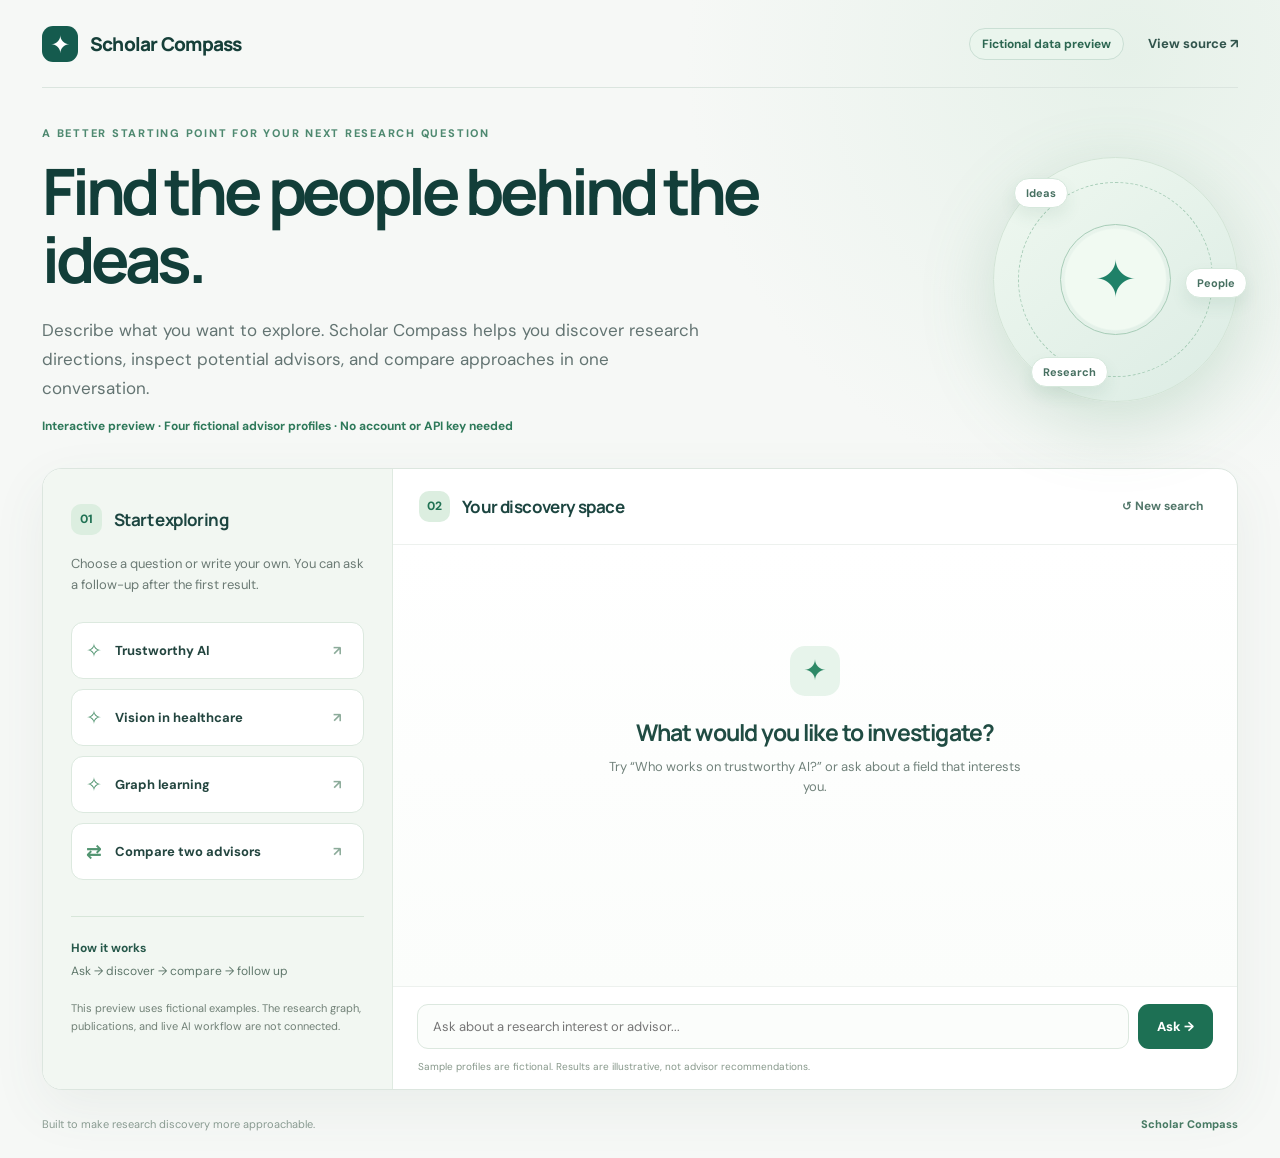
==== preview-static/index.html @ 67fc98e9 "Track deployed static preview source in repository" ====
<!doctype html>
<html lang="en">
<head>
  <meta charset="utf-8">
  <meta name="viewport" content="width=device-width, initial-scale=1">
  <meta name="theme-color" content="#f6f8f6">
  <meta name="description" content="Explore research directions and discover potential advisors with Scholar Compass.">
  <title>Scholar Compass — Find your research direction</title>
  <link rel="stylesheet" href="style.css">
</head>
<body data-demo="true">
  <div class="site-shell">
    <header class="site-header">
      <a class="brand" href="/" aria-label="Scholar Compass home"><span class="brand-mark" aria-hidden="true">✦</span><span>Scholar Compass</span></a>
      <div class="header-actions">
        <span class="preview-pill">Fictional data preview</span>
        <a class="header-link" href="https://github.com/aimee-RH/scholar-compass" target="_blank" rel="noopener noreferrer">View source ↗</a>
      </div>
    </header>
    <main>
      <section class="hero" aria-labelledby="hero-title">
        <div class="hero-copy">
          <p class="eyebrow">A better starting point for your next research question</p>
          <h1 id="hero-title">Find the people behind the ideas.</h1>
          <p class="hero-description">Describe what you want to explore. Scholar Compass helps you discover research directions, inspect potential advisors, and compare approaches in one conversation.</p>
          <p class="preview-disclosure">Interactive preview · Four fictional advisor profiles · No account or API key needed</p>
        </div>
        <div class="hero-orbit" aria-hidden="true"><span>Ideas</span><span>People</span><span>Research</span><b>✦</b></div>
      </section>
      <section class="workspace" aria-label="Advisor discovery workspace">
        <aside class="explore-panel">
          <div class="panel-heading"><span class="step">01</span><h2>Start exploring</h2></div>
          <p class="panel-description">Choose a question or write your own. You can ask a follow-up after the first result.</p>
          <div class="prompt-list">
            
            <button type="button" data-prompt="Who works on trustworthy AI?"><span>✧</span> Trustworthy AI <span aria-hidden="true">↗</span></button>
            <button type="button" data-prompt="I am interested in computer vision for healthcare"><span>✧</span> Vision in healthcare <span aria-hidden="true">↗</span></button>
            <button type="button" data-prompt="Who studies graph learning and scientific discovery?"><span>✧</span> Graph learning <span aria-hidden="true">↗</span></button>
            <button type="button" data-prompt="Compare Ava Morgan and Leo Park"><span>⇄</span> Compare two advisors <span aria-hidden="true">↗</span></button>
            
          </div>
          <div class="how-it-works"><strong>How it works</strong><p>Ask → discover → compare → follow up</p></div>
          <p class="sample-note">This preview uses fictional examples. The research graph, publications, and live AI workflow are not connected.</p>
        </aside>
        <div class="conversation-panel">
          <div class="conversation-header">
            <div><span class="step">02</span><h2>Your discovery space</h2></div>
            <button type="button" class="reset-button" id="newChatBtn">↺ <span>New search</span></button>
          </div>
          <div class="chat-container" id="chatContainer" role="log" aria-live="polite" aria-label="Conversation">
            <div class="welcome-message"><div class="welcome-icon" aria-hidden="true">✦</div><h3>What would you like to investigate?</h3><p>Try “Who works on trustworthy AI?” or ask about a field that interests you.</p></div>
          </div>
          <form class="input-container" id="chatForm">
            <label class="sr-only" for="messageInput">Research question</label>
            <input id="messageInput" type="text" maxlength="500" placeholder="Ask about a research interest or advisor..." autocomplete="off" required>
            <button type="submit" id="sendButton" aria-label="Send question">Ask <span aria-hidden="true">→</span></button>
          </form>
          <p class="input-hint">Sample profiles are fictional. Results are illustrative, not advisor recommendations.</p>
        </div>
      </section>
    </main>
    <footer>Built to make research discovery more approachable. <span>Scholar Compass</span></footer>
  </div>
  <script src="demo-static.js" defer></script>
  <script src="app.js" defer></script>
</body>
</html>
---- preview-static/style.css ----
@import url('https://fonts.googleapis.com/css2?family=DM+Sans:wght@400;500;600;700&family=Manrope:wght@400;500;600;700;800&display=swap');

:root{font-family:'DM Sans',system-ui,sans-serif;color:#263a39;background:#f6f8f6;font-synthesis:none}
*{box-sizing:border-box}
body{margin:0;min-width:320px;background:radial-gradient(circle at 88% 5%,#e6f1e9 0,transparent 28%),#f6f8f6}
button,input{font:inherit}
button{cursor:pointer}
a{color:inherit}
.site-shell{max-width:1380px;margin:auto;padding:0 42px}
.site-header{height:88px;display:flex;align-items:center;justify-content:space-between;gap:16px;border-bottom:1px solid #dbe5df}
.brand{display:inline-flex;align-items:center;gap:12px;text-decoration:none;font:800 19px 'Manrope',system-ui,sans-serif;letter-spacing:-.04em;color:#163f39}
.brand-mark{width:36px;height:36px;display:grid;place-items:center;border-radius:11px;background:#155b4e;color:white;font-size:24px}
.header-actions{display:flex;align-items:center;gap:24px}
.preview-pill{padding:7px 12px;border:1px solid #cadfd4;border-radius:30px;background:#eaf5ed;color:#2c6651;font-size:12px;font-weight:700}
.header-link{text-decoration:none;color:#31544c;font-size:13px;font-weight:700}
.header-link:hover{text-decoration:underline}
.hero{display:flex;align-items:center;justify-content:space-between;gap:20px;min-height:300px;padding:38px 0 34px}
.hero-copy{max-width:730px}
.eyebrow{text-transform:uppercase;letter-spacing:.16em;font-size:11px;font-weight:800;color:#4e8970;margin:0 0 17px}
h1,h2,h3,p{margin-top:0}
h1,h2,h3{font-family:'Manrope',system-ui,sans-serif}
h1{font-size:clamp(42px,5vw,68px);line-height:1.07;letter-spacing:-.065em;color:#123e39;margin-bottom:22px}
.hero-description{max-width:670px;color:#637472;font-size:17px;line-height:1.7;margin-bottom:15px}
.preview-disclosure{font-size:12px;font-weight:700;color:#2e795a;margin:0}
.hero-orbit{position:relative;flex:none;width:245px;height:245px;border:1px solid #d2e4d6;border-radius:50%;background:radial-gradient(circle,#f1faf2 0 29%,transparent 30%),linear-gradient(140deg,#eff8f0,#dcece4);box-shadow:0 20px 70px #5e9e7940}
.hero-orbit::before,.hero-orbit::after{content:'';position:absolute;inset:24px;border:1px dashed #a8cdb8;border-radius:50%}
.hero-orbit::after{inset:66px;border-style:solid}
.hero-orbit b{position:absolute;inset:0;display:grid;place-items:center;color:#1f8168;font-size:51px;font-weight:400}
.hero-orbit span{position:absolute;z-index:1;background:#fff;padding:7px 11px;border:1px solid #d6e8dc;border-radius:20px;font-size:11px;font-weight:700;color:#477061;box-shadow:0 8px 16px #36725718}
.hero-orbit span:nth-child(1){top:20px;left:20px}.hero-orbit span:nth-child(2){right:-10px;top:110px}.hero-orbit span:nth-child(3){bottom:14px;left:37px}
.workspace{display:grid;grid-template-columns:minmax(260px,350px) minmax(0,1fr);min-height:620px;border:1px solid #dce6df;border-radius:20px;background:white;box-shadow:0 18px 55px #45685012;overflow:hidden}
.explore-panel{background:#f2f7f2;padding:35px 28px;border-right:1px solid #dfeae1}
.panel-heading,.conversation-header>div{display:flex;align-items:center;gap:12px}
.step{display:inline-grid;place-items:center;width:31px;height:31px;border-radius:10px;background:#dceee0;color:#217254;font-size:12px;font-weight:800}
h2{font-size:17px;letter-spacing:-.035em;color:#1c4540;margin:0}
.panel-description{font-size:13px;color:#6b7a74;line-height:1.65;margin:18px 0 27px}
.prompt-list{display:grid;gap:10px}
.prompt-list button{display:grid;grid-template-columns:22px 1fr 16px;text-align:left;align-items:center;gap:7px;width:100%;padding:15px 14px;border:1px solid #dce9df;border-radius:12px;background:white;color:#23453f;font-weight:700;font-size:13px;transition:transform .18s,border-color .18s,box-shadow .18s}
.prompt-list button:hover,.prompt-list button:focus-visible{transform:translateY(-2px);border-color:#80b99e;box-shadow:0 8px 20px #2a75571a}
.prompt-list button span:first-child{font-size:19px;color:#529571}.prompt-list button span:last-child{color:#8cab9a}
.how-it-works{margin-top:36px;border-top:1px solid #d7e6d9;padding-top:23px;font-size:12px;color:#5f776b}.how-it-works strong{color:#26584a}.how-it-works p{margin:7px 0 0}
.sample-note{font-size:11px;line-height:1.55;color:#718177;margin:21px 0 0}
.conversation-panel{display:flex;flex-direction:column;min-width:0;min-height:620px}
.conversation-header{height:76px;padding:0 26px;display:flex;align-items:center;justify-content:space-between;gap:14px;border-bottom:1px solid #edf1ee}
.reset-button{border:0;background:transparent;color:#52776a;font-size:12px;font-weight:700;padding:8px;border-radius:6px}.reset-button:hover{background:#edf6ef}
.chat-container{flex:1;min-height:360px;max-height:550px;overflow:auto;padding:26px;background:linear-gradient(180deg,#fff,#fbfdfb)}
.welcome-message{max-width:430px;margin:75px auto;text-align:center;color:#71827b}.welcome-message h3{color:#204c43;font-size:23px;letter-spacing:-.04em;margin:0 0 9px}.welcome-message p{line-height:1.6;font-size:13px}
.welcome-icon{width:50px;height:50px;display:grid;place-items:center;margin:0 auto 20px;border-radius:15px;background:#e7f4eb;color:#2e8967;font-size:28px}
.message{display:flex;gap:11px;margin-bottom:21px;align-items:flex-start}.message.user{justify-content:flex-end}.message-avatar{width:29px;height:29px;flex:none;display:grid;place-items:center;border-radius:10px;background:#dff0e6;color:#217b5d;font-size:16px}.message.user .message-avatar{order:2;background:#e5ebed;color:#49666b}
.message-content{max-width:min(680px,86%);padding:13px 16px;border-radius:13px;background:#f1f7f2;color:#2c4740;font-size:13px;line-height:1.65;white-space:pre-wrap;overflow-wrap:anywhere}.message.user .message-content{background:#1a604f;color:white;border-top-right-radius:3px}.message.assistant .message-content{border-top-left-radius:3px}
.advisor-results{margin:0 0 24px 40px;max-width:700px}.results-caption{font-size:11px;text-transform:uppercase;letter-spacing:.1em;font-weight:800;color:#69917b;margin:0 0 10px}
.advisor-grid{display:grid;grid-template-columns:repeat(auto-fit,minmax(220px,1fr));gap:10px}.advisor-card{border:1px solid #dfeae2;border-radius:13px;padding:16px;background:white;box-shadow:0 5px 14px #5477620c}.advisor-card-top{display:flex;align-items:center;gap:10px;margin-bottom:11px}.advisor-initials{width:35px;height:35px;display:grid;place-items:center;border-radius:10px;background:#d9eee0;color:#277b59;font-size:11px;font-weight:800}.advisor-card h3{font-size:14px;color:#1d4840;margin:0}.advisor-card .label{font-size:10px;color:#79a08c;font-weight:700}.advisor-card p{font-size:12px;line-height:1.55;color:#60766a;margin:0 0 9px}.advisor-card .focus{font-weight:700;color:#315e4b}.advisor-card button{background:transparent;color:#217753;border:0;padding:0;font-size:11px;font-weight:800}.advisor-card button:hover{text-decoration:underline}
.input-container{display:flex;gap:9px;padding:17px 24px 5px;border-top:1px solid #edf1ee}.input-container input{min-width:0;flex:1;border:1px solid #dce8df;border-radius:11px;padding:13px 15px;background:#fbfdfb;color:#21493e;outline:none;font-size:13px}.input-container input:focus{border-color:#50a77a;box-shadow:0 0 0 3px #74bb8b2a}.input-container button{border:0;border-radius:11px;background:#1d7054;color:white;font-size:13px;font-weight:800;padding:0 19px}.input-container button:hover{background:#135942}.input-container button:disabled{opacity:.5;cursor:wait}.input-hint{font-size:10px;color:#87988b;padding:0 25px;margin:6px 0 16px}.error-message{color:#a33c3c;background:#fff0ec}
.typing-indicator{display:flex;gap:4px}.typing-indicator span{width:6px;height:6px;border-radius:50%;background:#6b9c7e;animation:pulse 1s infinite alternate}.typing-indicator span:nth-child(2){animation-delay:.2s}.typing-indicator span:nth-child(3){animation-delay:.4s}@keyframes pulse{to{opacity:.25;transform:translateY(-3px)}}
footer{display:flex;justify-content:space-between;gap:10px;padding:27px 0;color:#899b91;font-size:11px}footer span{font-weight:800;color:#477a63}
.sr-only{position:absolute;width:1px;height:1px;padding:0;margin:-1px;overflow:hidden;clip:rect(0,0,0,0);white-space:nowrap;border:0}
@media(max-width:900px){.site-shell{padding:0 24px}.hero-orbit{width:180px;height:180px}.hero-orbit span:nth-child(2){right:0}.workspace{grid-template-columns:270px minmax(0,1fr)}}
@media(max-width:700px){.site-shell{padding:0 16px}.site-header{height:70px}.brand{font-size:16px}.header-actions{gap:10px}.preview-pill{display:none}.hero{min-height:auto;padding:53px 0 35px}.hero-orbit{display:none}.hero-description{font-size:15px}.workspace{display:block}.explore-panel{border-right:0;border-bottom:1px solid #dfeae1;padding:22px}.prompt-list{grid-template-columns:repeat(2,minmax(0,1fr))}.prompt-list button{padding:11px;font-size:11px}.how-it-works,.sample-note{display:none}.conversation-panel{min-height:500px}.chat-container{min-height:320px;max-height:500px;padding:18px}.conversation-header{padding:0 18px}.input-container{padding:15px 15px 5px}.input-hint{padding:0 16px}.advisor-results{margin-left:0}.welcome-message{margin:55px auto}}
@media(max-width:430px){.header-link{font-size:11px}.prompt-list{grid-template-columns:1fr 1fr}.prompt-list button span:first-child{display:none}.prompt-list button{grid-template-columns:1fr 12px}.reset-button span{display:none}}
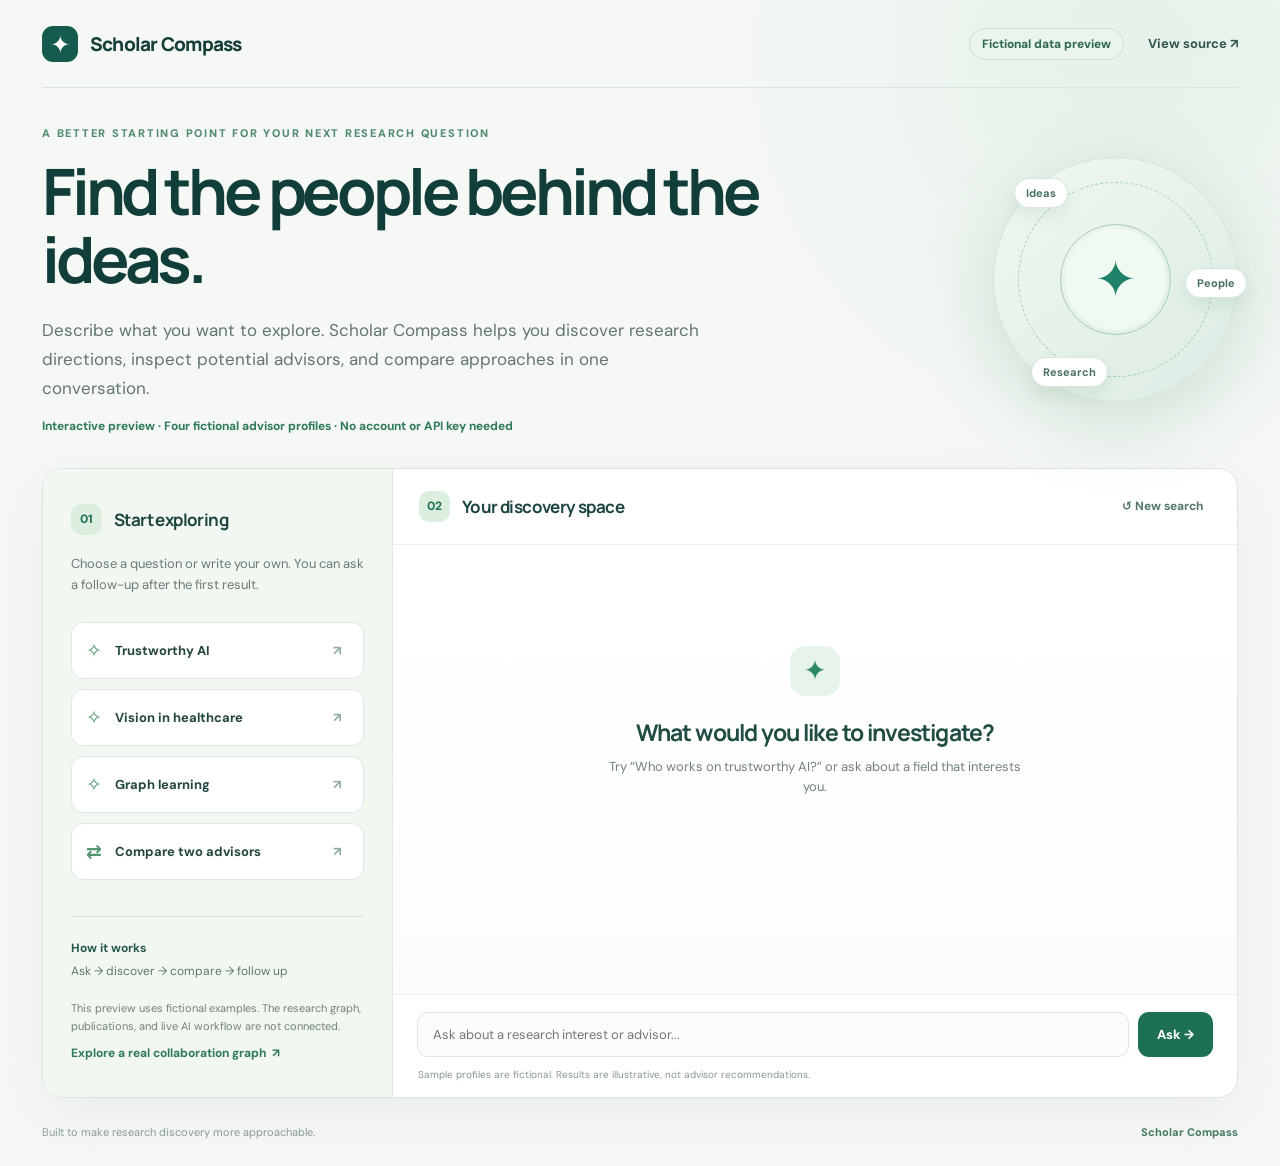
==== commit 45643724: "Publish real D3 network sample and record embedding pilot" ====
--- a/preview-static/index.html
+++ b/preview-static/index.html
@@ -41,6 +41,7 @@
           </div>
           <div class="how-it-works"><strong>How it works</strong><p>Ask → discover → compare → follow up</p></div>
           <p class="sample-note">This preview uses fictional examples. The research graph, publications, and live AI workflow are not connected.</p>
+          <a class="network-link" href="network/">Explore a real collaboration graph <span aria-hidden="true">↗</span></a>
         </aside>
         <div class="conversation-panel">
           <div class="conversation-header">
--- a/preview-static/style.css
+++ b/preview-static/style.css
@@ -40,6 +40,8 @@
 .prompt-list button span:first-child{font-size:19px;color:#529571}.prompt-list button span:last-child{color:#8cab9a}
 .how-it-works{margin-top:36px;border-top:1px solid #d7e6d9;padding-top:23px;font-size:12px;color:#5f776b}.how-it-works strong{color:#26584a}.how-it-works p{margin:7px 0 0}
 .sample-note{font-size:11px;line-height:1.55;color:#718177;margin:21px 0 0}
+.network-link{display:inline-flex;gap:6px;margin-top:10px;color:#2e795a;font-size:12px;font-weight:700;text-decoration:none}
+.network-link:hover{text-decoration:underline}
 .conversation-panel{display:flex;flex-direction:column;min-width:0;min-height:620px}
 .conversation-header{height:76px;padding:0 26px;display:flex;align-items:center;justify-content:space-between;gap:14px;border-bottom:1px solid #edf1ee}
 .reset-button{border:0;background:transparent;color:#52776a;font-size:12px;font-weight:700;padding:8px;border-radius:6px}.reset-button:hover{background:#edf6ef}
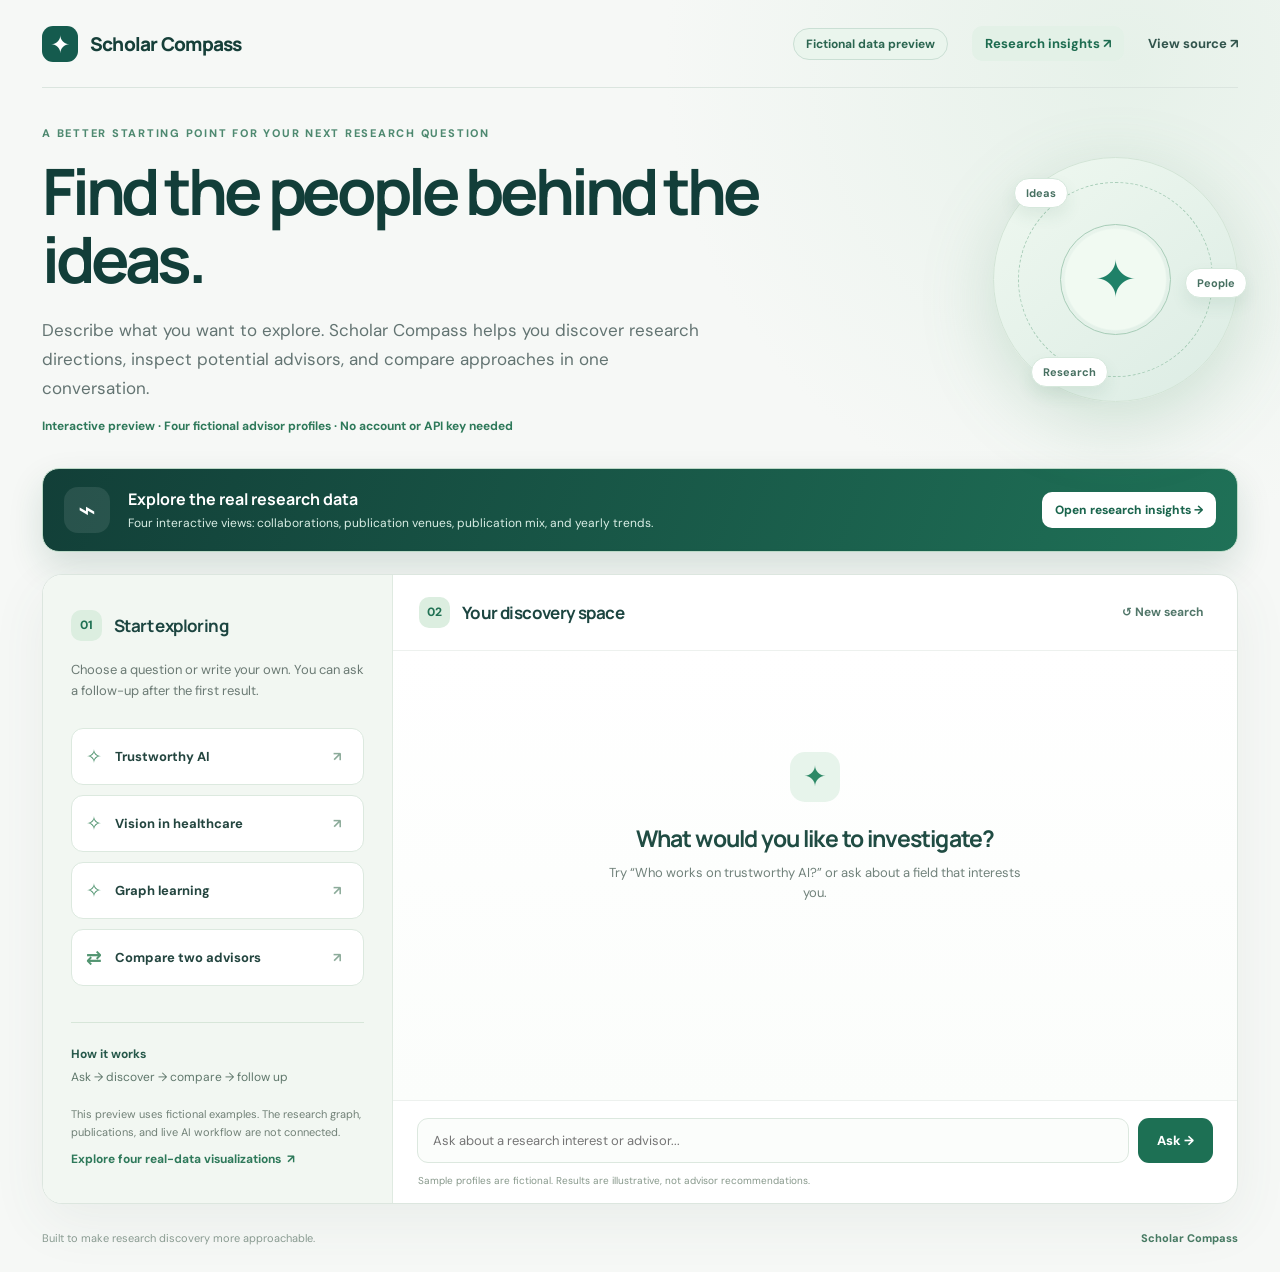
==== commit 3df14aae: "Add CI and publish research insights with GitHub Pages" ====
--- a/preview-static/index.html
+++ b/preview-static/index.html
@@ -11,9 +11,10 @@
 <body data-demo="true">
   <div class="site-shell">
     <header class="site-header">
-      <a class="brand" href="/" aria-label="Scholar Compass home"><span class="brand-mark" aria-hidden="true">✦</span><span>Scholar Compass</span></a>
+      <a class="brand" href="./" aria-label="Scholar Compass home"><span class="brand-mark" aria-hidden="true">✦</span><span>Scholar Compass</span></a>
       <div class="header-actions">
         <span class="preview-pill">Fictional data preview</span>
+        <a class="header-link insights-nav" href="insights/">Research insights <span aria-hidden="true">↗</span></a>
         <a class="header-link" href="https://github.com/aimee-RH/scholar-compass" target="_blank" rel="noopener noreferrer">View source ↗</a>
       </div>
     </header>
@@ -27,6 +28,11 @@
         </div>
         <div class="hero-orbit" aria-hidden="true"><span>Ideas</span><span>People</span><span>Research</span><b>✦</b></div>
       </section>
+      <a class="insights-banner" href="insights/">
+        <span class="insights-banner-icon" aria-hidden="true">⌁</span>
+        <span class="insights-banner-copy"><strong>Explore the real research data</strong><small>Four interactive views: collaborations, publication venues, publication mix, and yearly trends.</small></span>
+        <span class="insights-banner-cta">Open research insights <span aria-hidden="true">→</span></span>
+      </a>
       <section class="workspace" aria-label="Advisor discovery workspace">
         <aside class="explore-panel">
           <div class="panel-heading"><span class="step">01</span><h2>Start exploring</h2></div>
@@ -41,7 +47,7 @@
           </div>
           <div class="how-it-works"><strong>How it works</strong><p>Ask → discover → compare → follow up</p></div>
           <p class="sample-note">This preview uses fictional examples. The research graph, publications, and live AI workflow are not connected.</p>
-          <a class="network-link" href="network/">Explore a real collaboration graph <span aria-hidden="true">↗</span></a>
+          <a class="network-link" href="insights/">Explore four real-data visualizations <span aria-hidden="true">↗</span></a>
         </aside>
         <div class="conversation-panel">
           <div class="conversation-header">
@@ -65,4 +71,4 @@
   <script src="demo-static.js" defer></script>
   <script src="app.js" defer></script>
 </body>
-</html>+</html>
--- a/preview-static/style.css
+++ b/preview-static/style.css
@@ -14,6 +14,8 @@
 .preview-pill{padding:7px 12px;border:1px solid #cadfd4;border-radius:30px;background:#eaf5ed;color:#2c6651;font-size:12px;font-weight:700}
 .header-link{text-decoration:none;color:#31544c;font-size:13px;font-weight:700}
 .header-link:hover{text-decoration:underline}
+.insights-nav{padding:9px 13px;border-radius:10px;background:#e3f1e7;color:#1d6c50;text-decoration:none}
+.insights-nav:hover{background:#d5eadc;text-decoration:none}
 .hero{display:flex;align-items:center;justify-content:space-between;gap:20px;min-height:300px;padding:38px 0 34px}
 .hero-copy{max-width:730px}
 .eyebrow{text-transform:uppercase;letter-spacing:.16em;font-size:11px;font-weight:800;color:#4e8970;margin:0 0 17px}
@@ -28,6 +30,11 @@
 .hero-orbit b{position:absolute;inset:0;display:grid;place-items:center;color:#1f8168;font-size:51px;font-weight:400}
 .hero-orbit span{position:absolute;z-index:1;background:#fff;padding:7px 11px;border:1px solid #d6e8dc;border-radius:20px;font-size:11px;font-weight:700;color:#477061;box-shadow:0 8px 16px #36725718}
 .hero-orbit span:nth-child(1){top:20px;left:20px}.hero-orbit span:nth-child(2){right:-10px;top:110px}.hero-orbit span:nth-child(3){bottom:14px;left:37px}
+.insights-banner{display:grid;grid-template-columns:auto 1fr auto;align-items:center;gap:18px;margin:0 0 22px;padding:18px 21px;border:1px solid #bcd9c7;border-radius:17px;background:linear-gradient(110deg,#123f38,#1f7157);color:white;text-decoration:none;box-shadow:0 15px 35px #174f3924;transition:transform .18s,box-shadow .18s}
+.insights-banner:hover,.insights-banner:focus-visible{transform:translateY(-2px);box-shadow:0 19px 42px #174f3933}
+.insights-banner-icon{width:46px;height:46px;display:grid;place-items:center;border-radius:14px;background:#ffffff18;font-size:30px}
+.insights-banner-copy{display:grid;gap:4px}.insights-banner-copy strong{font:700 16px 'Manrope',system-ui,sans-serif}.insights-banner-copy small{color:#d9eee5;font-size:12px;line-height:1.5}
+.insights-banner-cta{font-size:12px;font-weight:800;white-space:nowrap;padding:10px 13px;border-radius:10px;background:white;color:#1a654d}
 .workspace{display:grid;grid-template-columns:minmax(260px,350px) minmax(0,1fr);min-height:620px;border:1px solid #dce6df;border-radius:20px;background:white;box-shadow:0 18px 55px #45685012;overflow:hidden}
 .explore-panel{background:#f2f7f2;padding:35px 28px;border-right:1px solid #dfeae1}
 .panel-heading,.conversation-header>div{display:flex;align-items:center;gap:12px}
@@ -57,5 +64,5 @@
 footer{display:flex;justify-content:space-between;gap:10px;padding:27px 0;color:#899b91;font-size:11px}footer span{font-weight:800;color:#477a63}
 .sr-only{position:absolute;width:1px;height:1px;padding:0;margin:-1px;overflow:hidden;clip:rect(0,0,0,0);white-space:nowrap;border:0}
 @media(max-width:900px){.site-shell{padding:0 24px}.hero-orbit{width:180px;height:180px}.hero-orbit span:nth-child(2){right:0}.workspace{grid-template-columns:270px minmax(0,1fr)}}
-@media(max-width:700px){.site-shell{padding:0 16px}.site-header{height:70px}.brand{font-size:16px}.header-actions{gap:10px}.preview-pill{display:none}.hero{min-height:auto;padding:53px 0 35px}.hero-orbit{display:none}.hero-description{font-size:15px}.workspace{display:block}.explore-panel{border-right:0;border-bottom:1px solid #dfeae1;padding:22px}.prompt-list{grid-template-columns:repeat(2,minmax(0,1fr))}.prompt-list button{padding:11px;font-size:11px}.how-it-works,.sample-note{display:none}.conversation-panel{min-height:500px}.chat-container{min-height:320px;max-height:500px;padding:18px}.conversation-header{padding:0 18px}.input-container{padding:15px 15px 5px}.input-hint{padding:0 16px}.advisor-results{margin-left:0}.welcome-message{margin:55px auto}}
-@media(max-width:430px){.header-link{font-size:11px}.prompt-list{grid-template-columns:1fr 1fr}.prompt-list button span:first-child{display:none}.prompt-list button{grid-template-columns:1fr 12px}.reset-button span{display:none}}
+@media(max-width:700px){.site-shell{padding:0 16px}.site-header{height:70px}.brand{font-size:16px}.header-actions{gap:8px}.preview-pill,.header-actions>.header-link:last-child{display:none}.hero{min-height:auto;padding:53px 0 35px}.hero-orbit{display:none}.hero-description{font-size:15px}.insights-banner{grid-template-columns:auto 1fr;margin-bottom:16px}.insights-banner-cta{display:none}.workspace{display:block}.explore-panel{border-right:0;border-bottom:1px solid #dfeae1;padding:22px}.prompt-list{grid-template-columns:repeat(2,minmax(0,1fr))}.prompt-list button{padding:11px;font-size:11px}.how-it-works,.sample-note{display:none}.conversation-panel{min-height:500px}.chat-container{min-height:320px;max-height:500px;padding:18px}.conversation-header{padding:0 18px}.input-container{padding:15px 15px 5px}.input-hint{padding:0 16px}.advisor-results{margin-left:0}.welcome-message{margin:55px auto}}
+@media(max-width:430px){.header-link{font-size:11px}.insights-nav{padding:8px 10px}.insights-banner-icon{display:none}.insights-banner{grid-template-columns:1fr}.prompt-list{grid-template-columns:1fr 1fr}.prompt-list button span:first-child{display:none}.prompt-list button{grid-template-columns:1fr 12px}.reset-button span{display:none}}
